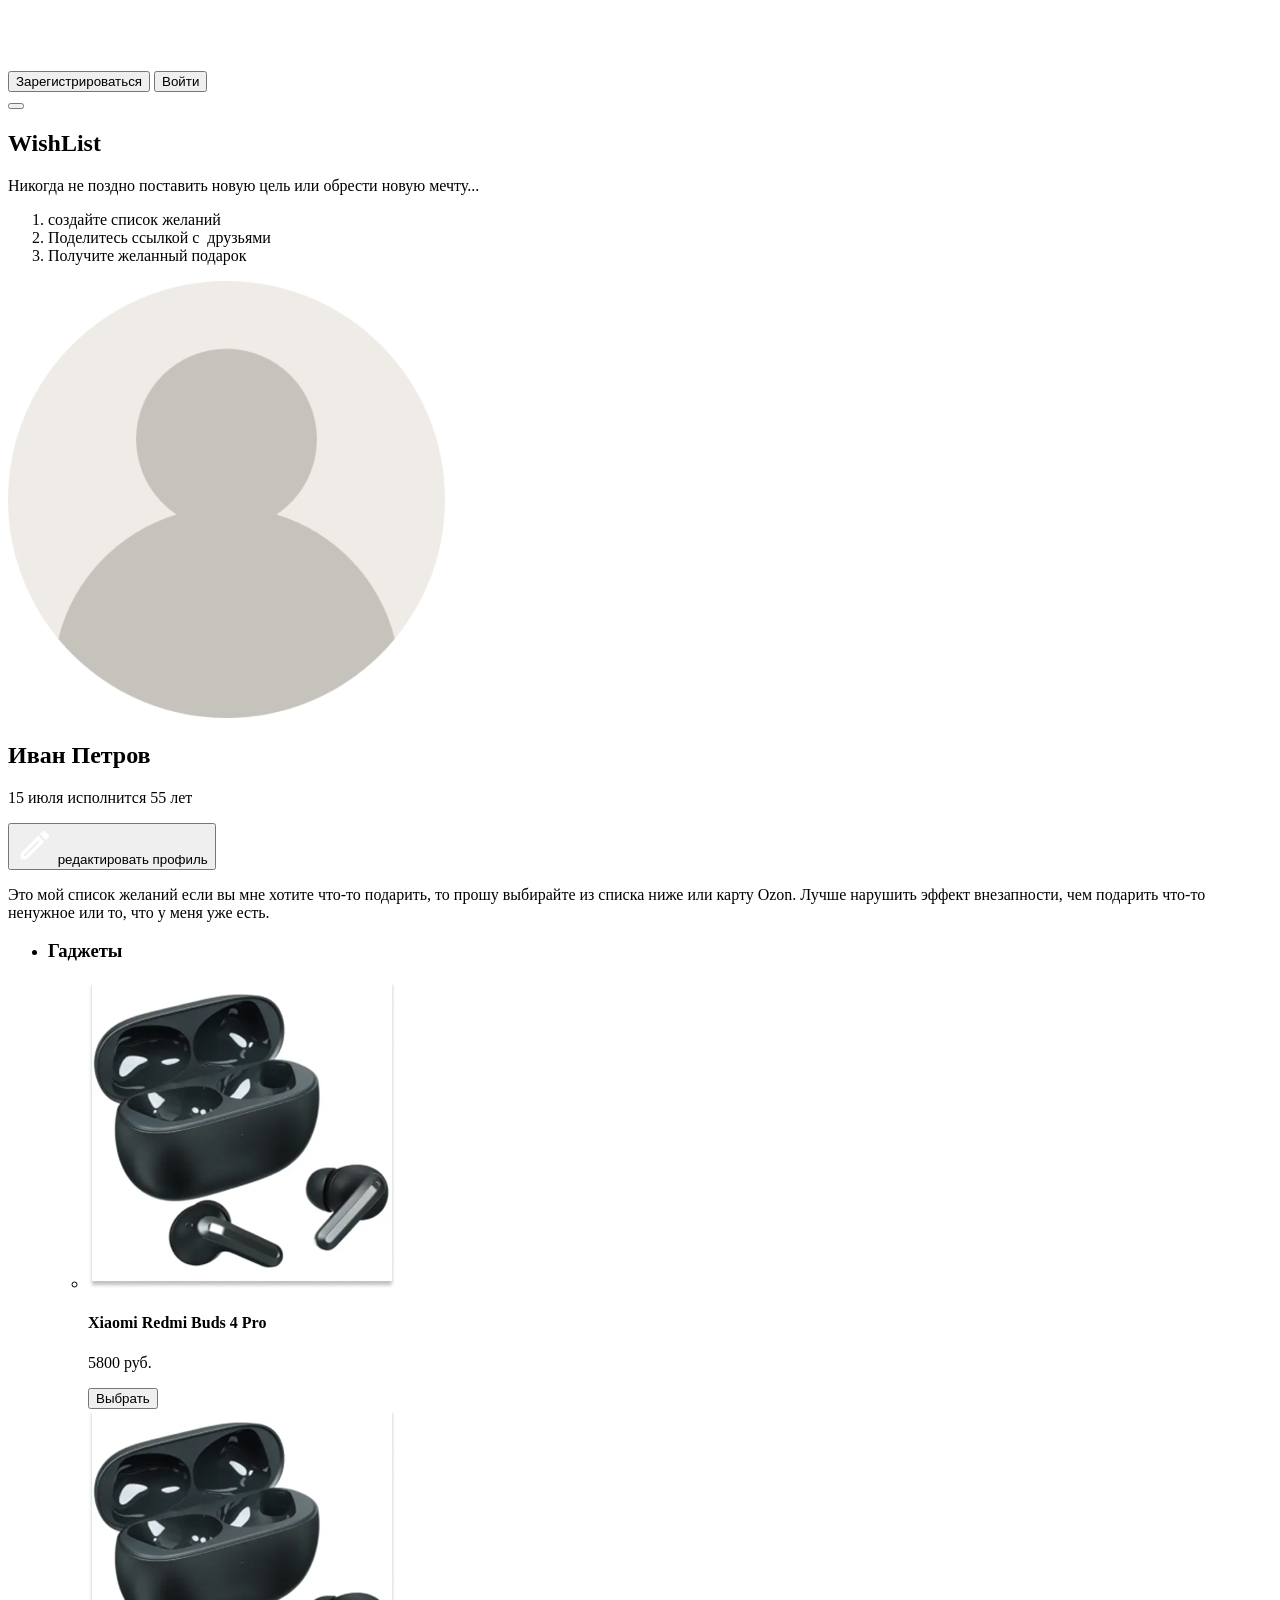
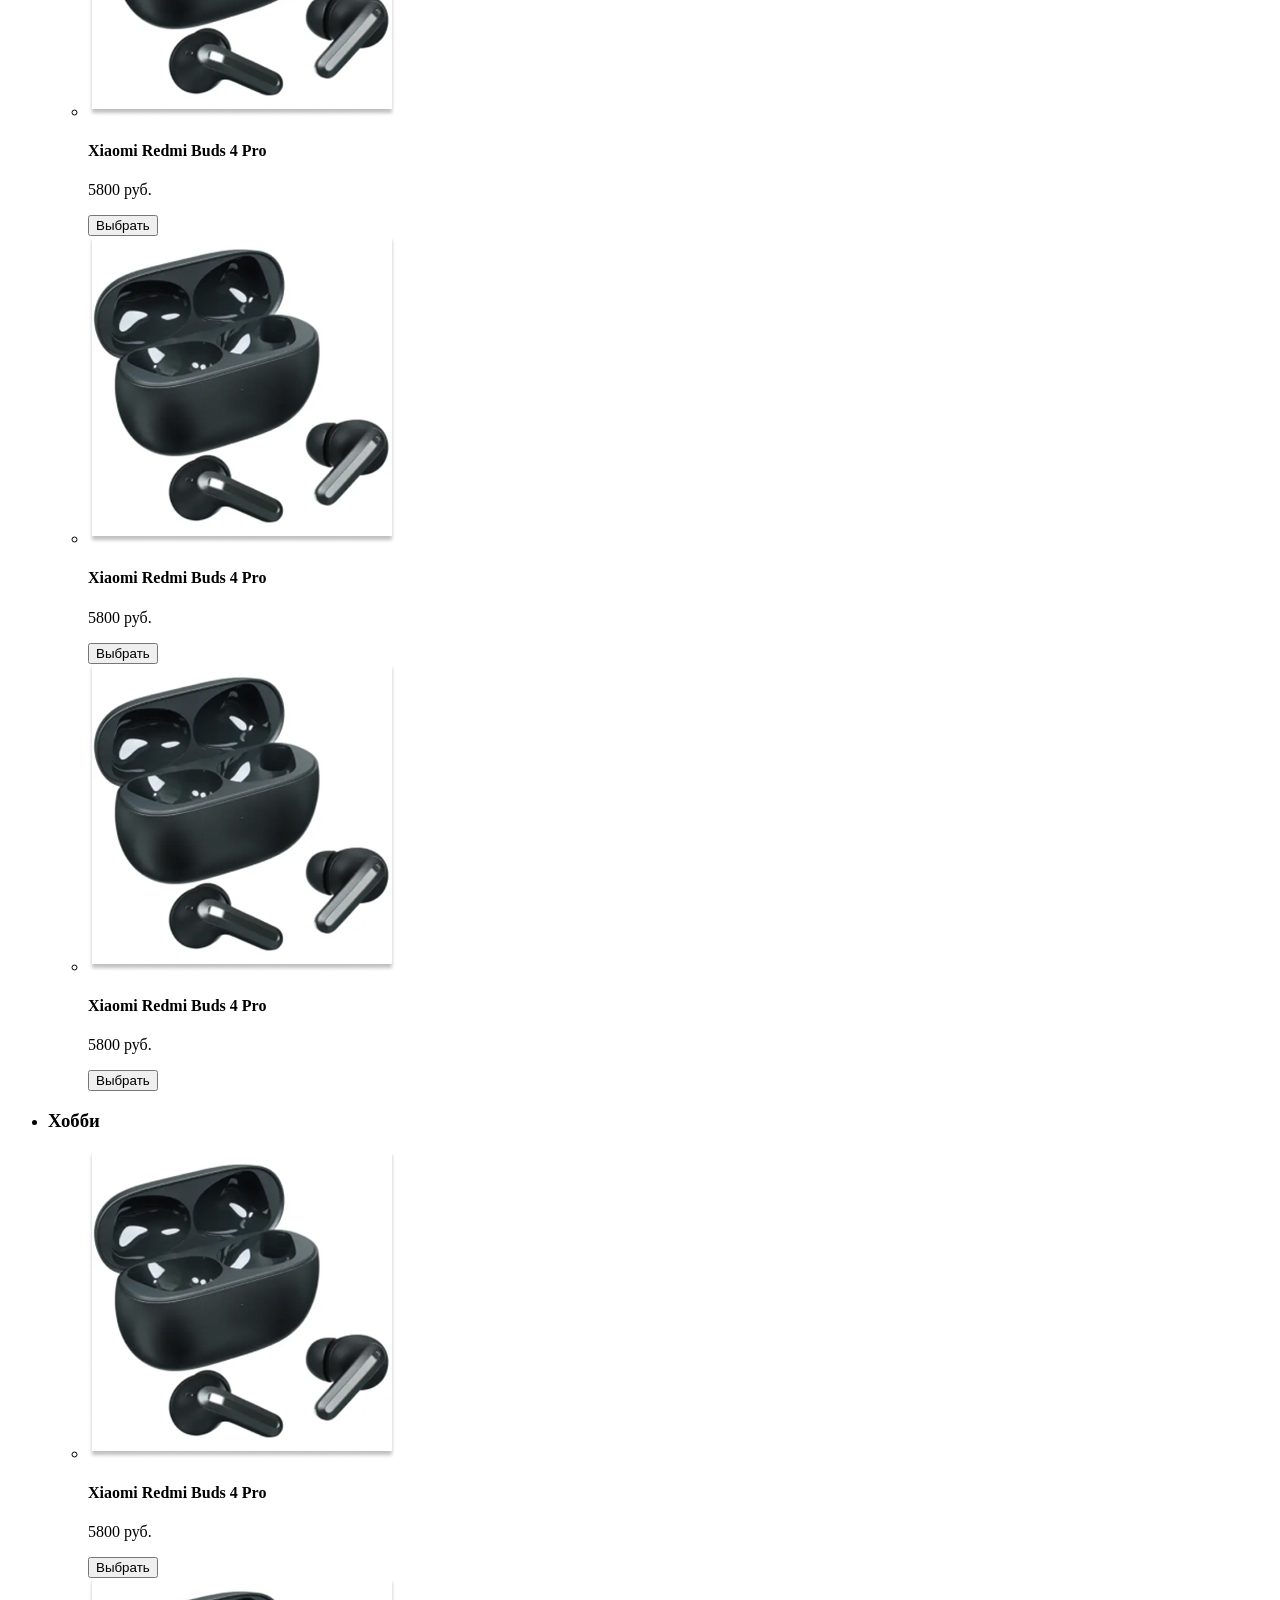
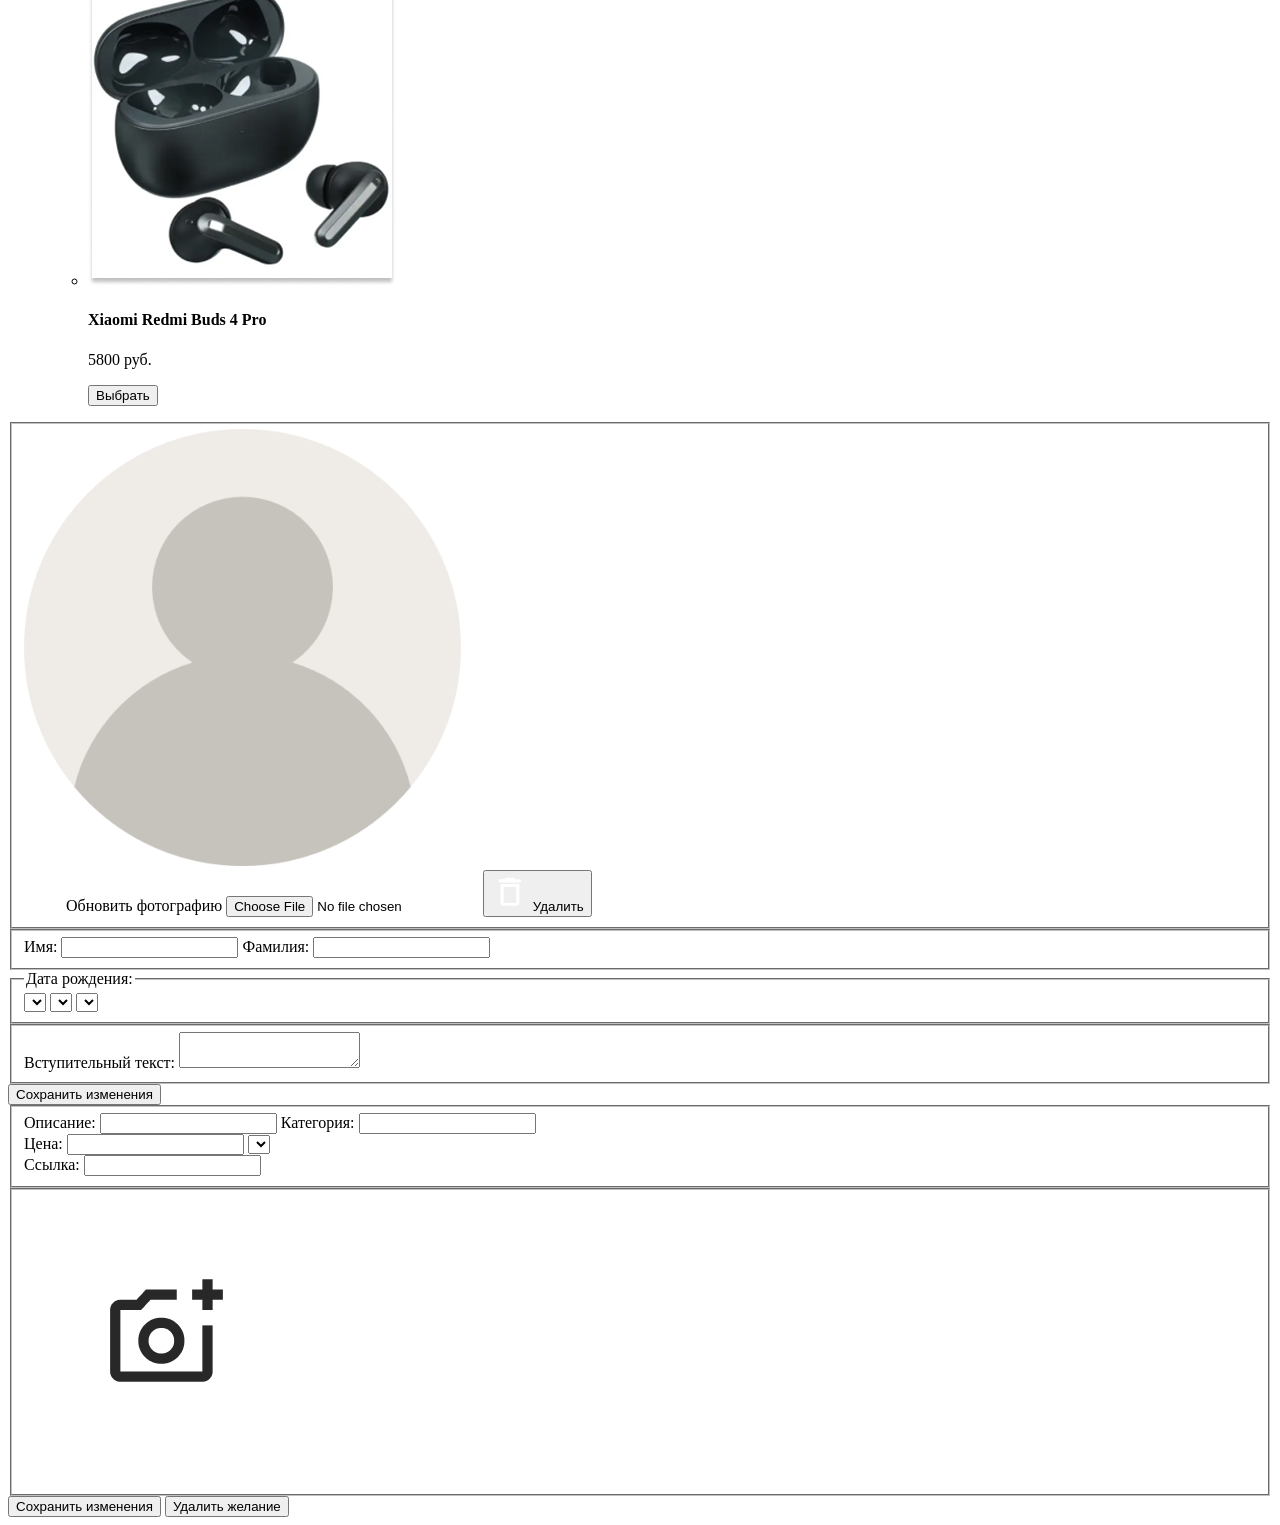
==== index.html @ 54eda1eb "первый день интенсива первое видео, разметка index.html" ====
<!DOCTYPE html>
<html lang="ru">
<head>
    <meta charset="UTF-8">
    <meta http-equiv="X-UA-Compatible" content="IE=edge">
    <meta name="viewport" content="width=device-width, initial-scale=1.0">
    <title>WishList - список желаний</title>
</head>
<body>
    <header class="header">
        <div class="container">
            <img src="img/logo.svg" alt="логотип" class="header__logo">
            <nav class="header__nav nav">
                <button class="header__btn btn">Зарегистрироваться</button>
                <button class="header__btn btn">Войти</button>
            </nav>

            <button class="header__burger burger">
                <span class="burger__line"></span>
            </button>
        </div>
    </header>

    <main class="app">
        <section class="hero">
            <div class="container">
                <h1 class="hero__title">WishList</h1>
                <p class="hero__descr">Никогда не&nbsp;поздно поставить новую цель или обрести новую мечту...</p>
                <ol class="hero__steps steps">
                    <li class="steps__item">создайте список желаний</li>
                    <li class="steps__item">Поделитесь ссылкой с&nbsp; друзьями</li>
                    <li class="steps__item">Получите желанный подарок</li>
                </ol>
            </div>
        </section>

        <section class="wishlist">
            <div class="container">
                <div class="wishlist__profile profile">
                    <img src="img/avatar.png" alt="фото" class="profile__avatar">

                    <div class="profile__content">
                        <h2 class="profile__fullname">Иван Петров</h2>
                        <p class="profile__birthday">15 июля исполнится 55 лет</p>
                        <button class="profile__edit">
                            <svg width="38" height="38" viewBox="0 0 38 38" fill="none" xmlns="http://www.w3.org/2000/svg">
                                <path d="M4.75 33.25H10.6875L28.1992 15.7384L22.2617 9.80086L4.75 27.3125V33.25ZM7.91667 28.6267L22.2617 14.2817L23.7183 15.7384L9.37333 30.0834H7.91667V28.6267ZM29.0858 5.20919C28.9394 5.06241 28.7654 4.94596 28.5738 4.86651C28.3823 4.78705 28.177 4.74615 27.9696 4.74615C27.7622 4.74615 27.5569 4.78705 27.3653 4.86651C27.1738 4.94596 26.9998 5.06241 26.8533 5.20919L23.9558 8.10669L29.8933 14.0442L32.7908 11.1467C32.9376 11.0002 33.0541 10.8262 33.1335 10.6347C33.213 10.4431 33.2539 10.2378 33.2539 10.0304C33.2539 9.82307 33.213 9.61774 33.1335 9.4262C33.0541 9.23466 32.9376 9.06067 32.7908 8.91419L29.0858 5.20919Z" fill="white"/>
                            </svg>
                            <span>редактировать профиль</span>
                        </button>

                    </div>

                </div>

                <p class="wishlist__descr">Это мой список желаний если вы&nbsp;мне хотите что-то подарить, то&nbsp;прошу выбирайте из&nbsp;списка ниже или карту Ozon. Лучше нарушить эффект внезапности, чем подарить что-то ненужное или&nbsp;то, что у&nbsp;меня уже есть.</p>
            </div>

            <ul class="wishlist__categories categories">
                <li class="categories__item">
                    <h3 class="categories__title">Гаджеты</h3>
                    <ul class="wishlist__items">
                        <li class="item">
                            <img src="img/buds.jpg" alt="Xiaomi Redmi Buds 4 Pro " class="item__image">
                            <h4 class="item__title">Xiaomi Redmi Buds 4 Pro </h4>
                            <p class="item__price">5800 руб.</p>
                            <button class="item__btn btn btn_castling">Выбрать</button>
                        </li>
                        <li class="item">
                            <img src="img/buds.jpg" alt="Xiaomi Redmi Buds 4 Pro " class="item__image">
                            <h4 class="item__title">Xiaomi Redmi Buds 4 Pro </h4>
                            <p class="item__price">5800 руб.</p>
                            <button class="item__btn btn btn_castling">Выбрать</button>
                        </li>
                        <li class="item">
                            <img src="img/buds.jpg" alt="Xiaomi Redmi Buds 4 Pro " class="item__image">
                            <h4 class="item__title">Xiaomi Redmi Buds 4 Pro </h4>
                            <p class="item__price">5800 руб.</p>
                            <button class="item__btn btn btn_castling">Выбрать</button>
                        </li>
                        <li class="item">
                            <img src="img/buds.jpg" alt="Xiaomi Redmi Buds 4 Pro " class="item__image">
                            <h4 class="item__title">Xiaomi Redmi Buds 4 Pro </h4>
                            <p class="item__price">5800 руб.</p>
                            <button class="item__btn btn btn_castling">Выбрать</button>
                        </li>
                    </ul>
                </li>
                <li class="categories__item">
                    <h3 class="categories__title">Хобби</h3>
                    <ul class="wishlist__items">
                        <li class="item">
                            <img src="img/buds.jpg" alt="Xiaomi Redmi Buds 4 Pro " class="item__image">
                            <h4 class="item__title">Xiaomi Redmi Buds 4 Pro </h4>
                            <p class="item__price">5800 руб.</p>
                            <button class="item__btn btn btn_castling">Выбрать</button>
                        </li>
                        <li class="item">
                            <img src="img/buds.jpg" alt="Xiaomi Redmi Buds 4 Pro " class="item__image">
                            <h4 class="item__title">Xiaomi Redmi Buds 4 Pro </h4>
                            <p class="item__price">5800 руб.</p>
                            <button class="item__btn btn btn_castling">Выбрать</button>
                        </li>
                    </ul>
                </li>
            </ul>
        </section>

        <section class="edit edit_profile">
            <div class="container">
                <form class="edit__form">
                    <fieldset class="edit__avatar">
                        <img src="img/avatar.png" alt="" class="edit__avatar-image">
                        <div class="edit__avatar-load">
                            <label for="avatar-load" class="edit__label-avatar">
                                <svg width="38" height="38" viewBox="0 0 38 38" fill="none" xmlns="http://www.w3.org/2000/svg">
                                    <path d="M4.75 33.25H10.6875L28.1992 15.7384L22.2617 9.80086L4.75 27.3125V33.25ZM7.91667 28.6267L22.2617 14.2817L23.7183 15.7384L9.37333 30.0834H7.91667V28.6267ZM29.0858 5.20919C28.9394 5.06241 28.7654 4.94596 28.5738 4.86651C28.3823 4.78705 28.177 4.74615 27.9696 4.74615C27.7622 4.74615 27.5569 4.78705 27.3653 4.86651C27.1738 4.94596 26.9998 5.06241 26.8533 5.20919L23.9558 8.10669L29.8933 14.0442L32.7908 11.1467C32.9376 11.0002 33.0541 10.8262 33.1335 10.6347C33.213 10.4431 33.2539 10.2378 33.2539 10.0304C33.2539 9.82307 33.213 9.61774 33.1335 9.4262C33.0541 9.23466 32.9376 9.06067 32.7908 8.91419L29.0858 5.20919Z" fill="white"/>
                                </svg>
                                Обновить фотографию
                            </label>
                            <input type="file" class="edit__input-file edit__input_avatar" accept="image/jpeg, image/png">
                            <button class="edit__avatar-delete">
                                <svg width="38" height="38" viewBox="0 0 38 38" fill="none" xmlns="http://www.w3.org/2000/svg">
                                    <path d="M9.48842 29.6389C9.48842 31.35 10.9027 32.75 12.6313 32.75H25.2027C26.9313 32.75 28.3456 31.35 28.3456 29.6389V10.9722H9.48842V29.6389ZM12.6313 14.0833H25.2027V29.6389H12.6313V14.0833ZM24.417 6.30556L22.8456 4.75H14.9884L13.417 6.30556H7.91699V9.41667H29.917V6.30556H24.417Z" fill="white"/>
                                </svg>
                                <span>Удалить</span>
                            </button>
                        </div>
                    </fieldset>

                    <fieldset class="edit__name">
                        <label class="edit__label">
                            <span class="edit__label-text">Имя:</span>
                            <input type="text" class="input" name="name">
                        </label>
                        <label class="edit__label">
                            <span class="edit__label-text">Фамилия:</span>
                            <input type="text" class="input" name="surname">
                        </label>
                    </fieldset>

                    <fieldset class="edit__birthdate">
                        <legend class="edit__label">Дата рождения:</legend>

                        <label class="edit__label">
                            <select type="text" class="edit__select" name="day"></select>
                        </label>
                        <label class="edit__label">
                            <select type="text" class="edit__select" name="month"></select>
                        </label>
                        <label class="edit__label">
                            <select type="text" class="edit__select" name="year"></select>
                        </label>
                        
                    </fieldset>

                    <fieldset class="edit__descr">
                        <label class="edit__label" for="descr">Вступительный текст:</label>
                        <textarea class="edit__descr-input" name="descr"></textarea>
                    </fieldset>

                    <button class="edit__submit-btn">Сохранить изменения</button>
                </form>
            </div>
        </section>

        <section class="edit edit_wish">
            <div class="container">
                <form class="edit__form">
                    <fieldset class="edit__wish">
                        <label class="edit__label">
                            <span class="edit__label-text">Описание:</span>
                            <input type="text" class="input" name="title">
                        </label>
                        <label class="edit__label">
                            <span class="edit__label-text">Категория:</span>
                            <input type="text" class="input" name="category">
                        </label>
        
                       <div class="edit__wish-price">
                            <label class="edit__label">
                                <span class="edit__label-text">Цена:</span>
                                <input type="text" class="input" name="price">
                            </label>
                            <label class="edit__label-select">
                                <select name="currency" class="edit__select edit__select_currency"></select>
                            </label>
                       </div>

                        <label class="edit__label">
                            <span class="edit__label-text">Ссылка:</span>
                            <input type="text" class="input" name="link">
                        </label>
                    </fieldset>

                    <fieldset class="edit__wish-photo">
                        <label class="edit__label-photo">
                            <img src="img/no-photo.jpg" alt="" class="edit__wish-image">
                        </label>
                    </fieldset>

                    <button class="edit__submit-btn btn">Сохранить изменения</button>
                    <button class="edit__delete-btn btn">Удалить желание</button>
                </form>
            </div>
        </section>

    </main>
</body>
</html>
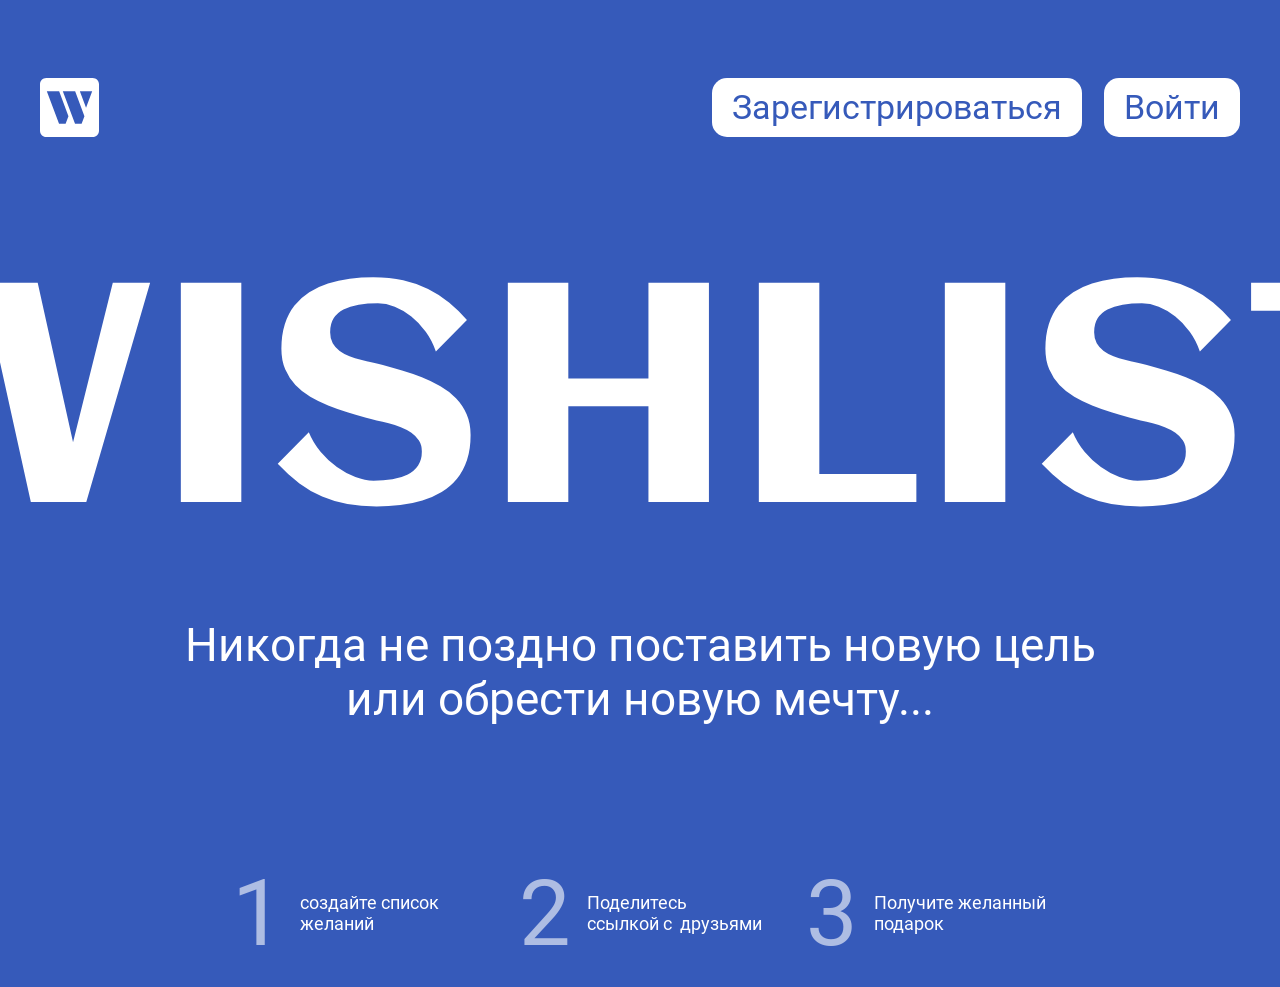
==== commit ee321ca0: "+шрифты, style" ====
--- a/index.html
+++ b/index.html
@@ -5,14 +5,16 @@
     <meta http-equiv="X-UA-Compatible" content="IE=edge">
     <meta name="viewport" content="width=device-width, initial-scale=1.0">
     <title>WishList - список желаний</title>
+
+    <link rel="stylesheet" href="style/index.css">
 </head>
-<body>
+<body class="body">
     <header class="header">
-        <div class="container">
+        <div class="container header__container">
             <img src="img/logo.svg" alt="логотип" class="header__logo">
             <nav class="header__nav nav">
-                <button class="header__btn btn">Зарегистрироваться</button>
-                <button class="header__btn btn">Войти</button>
+                <button class="nav__btn btn">Зарегистрироваться</button>
+                <button class="nav__btn btn">Войти</button>
             </nav>
 
             <button class="header__burger burger">
@@ -23,7 +25,7 @@
 
     <main class="app">
         <section class="hero">
-            <div class="container">
+            <div class="container hero__container">
                 <h1 class="hero__title">WishList</h1>
                 <p class="hero__descr">Никогда не&nbsp;поздно поставить новую цель или обрести новую мечту...</p>
                 <ol class="hero__steps steps">
--- a/style/index.css
+++ b/style/index.css
@@ -0,0 +1,8 @@
+@import 'normalize.css';
+@import 'fonts.css';
+@import 'style.css';
+@import 'header.css';
+@import 'nav.css';
+@import 'burger.css';
+@import 'hero.css';
+@import 'steps.css';
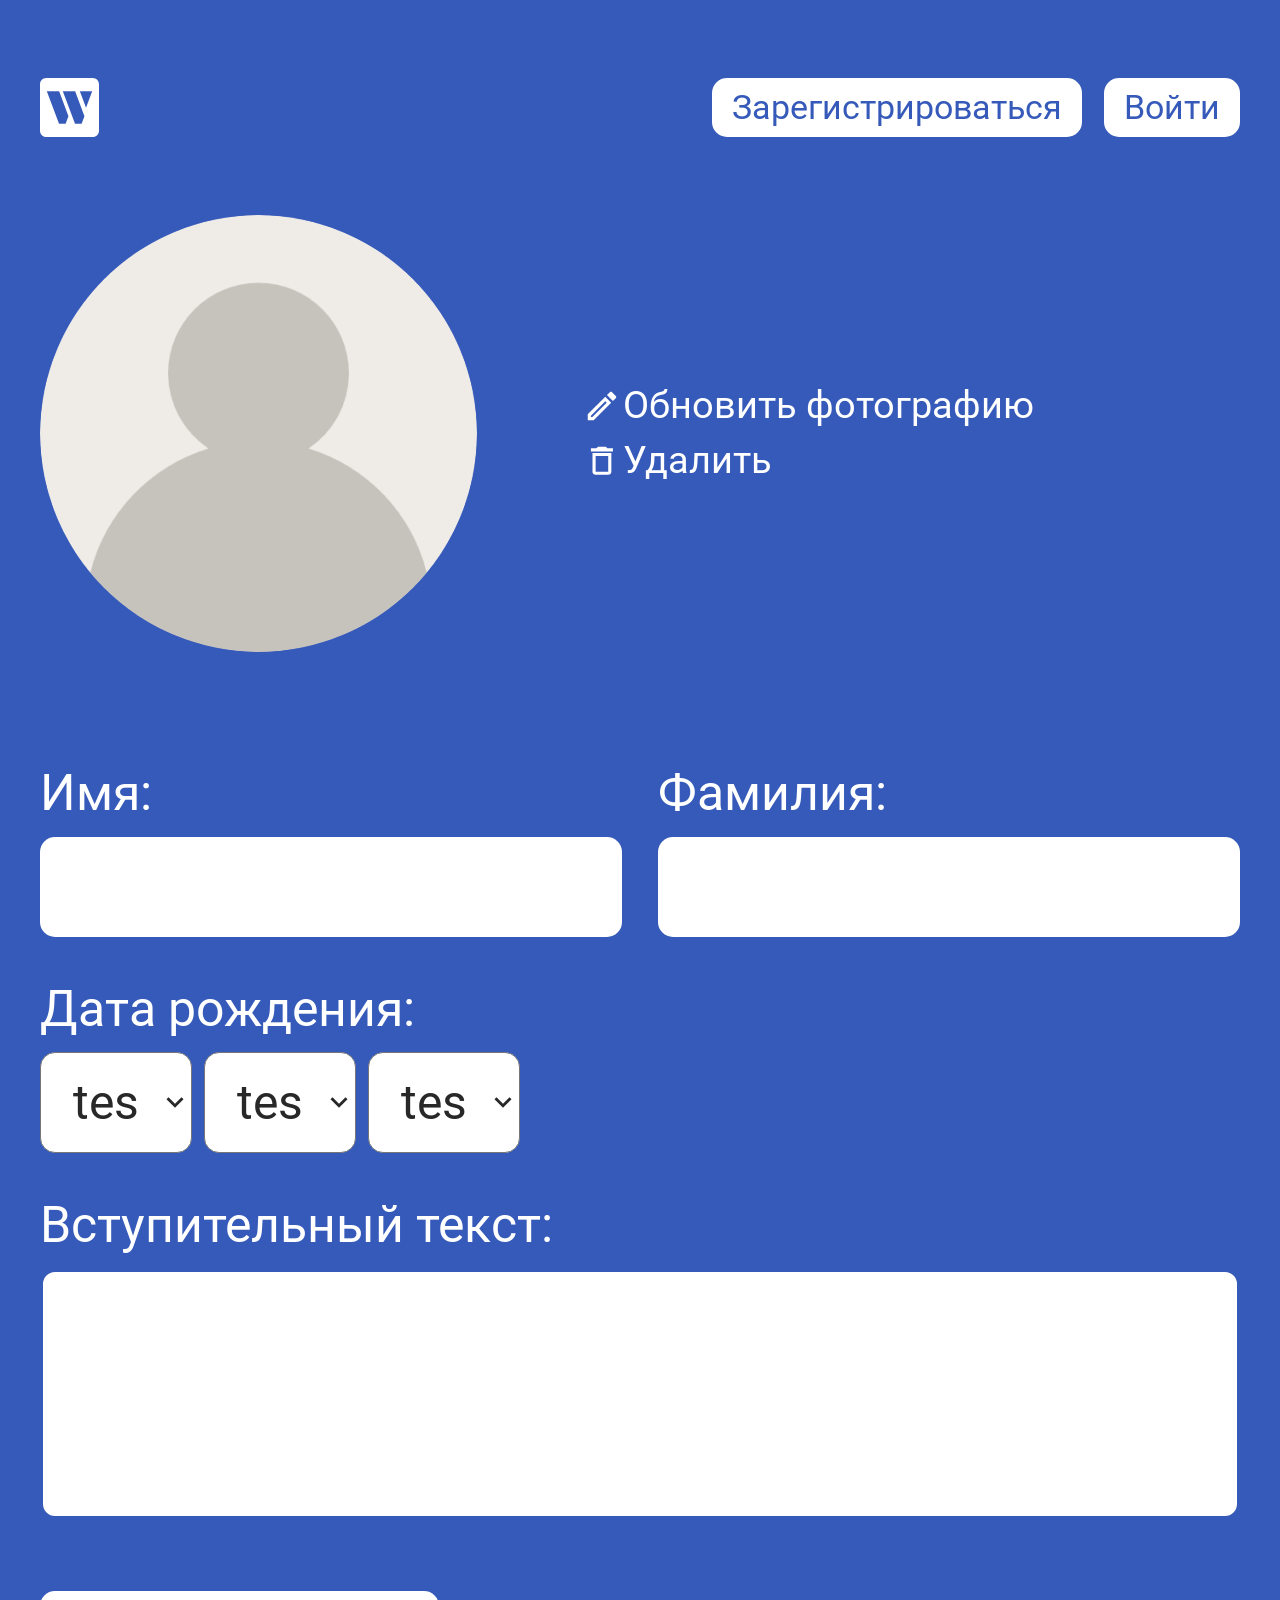
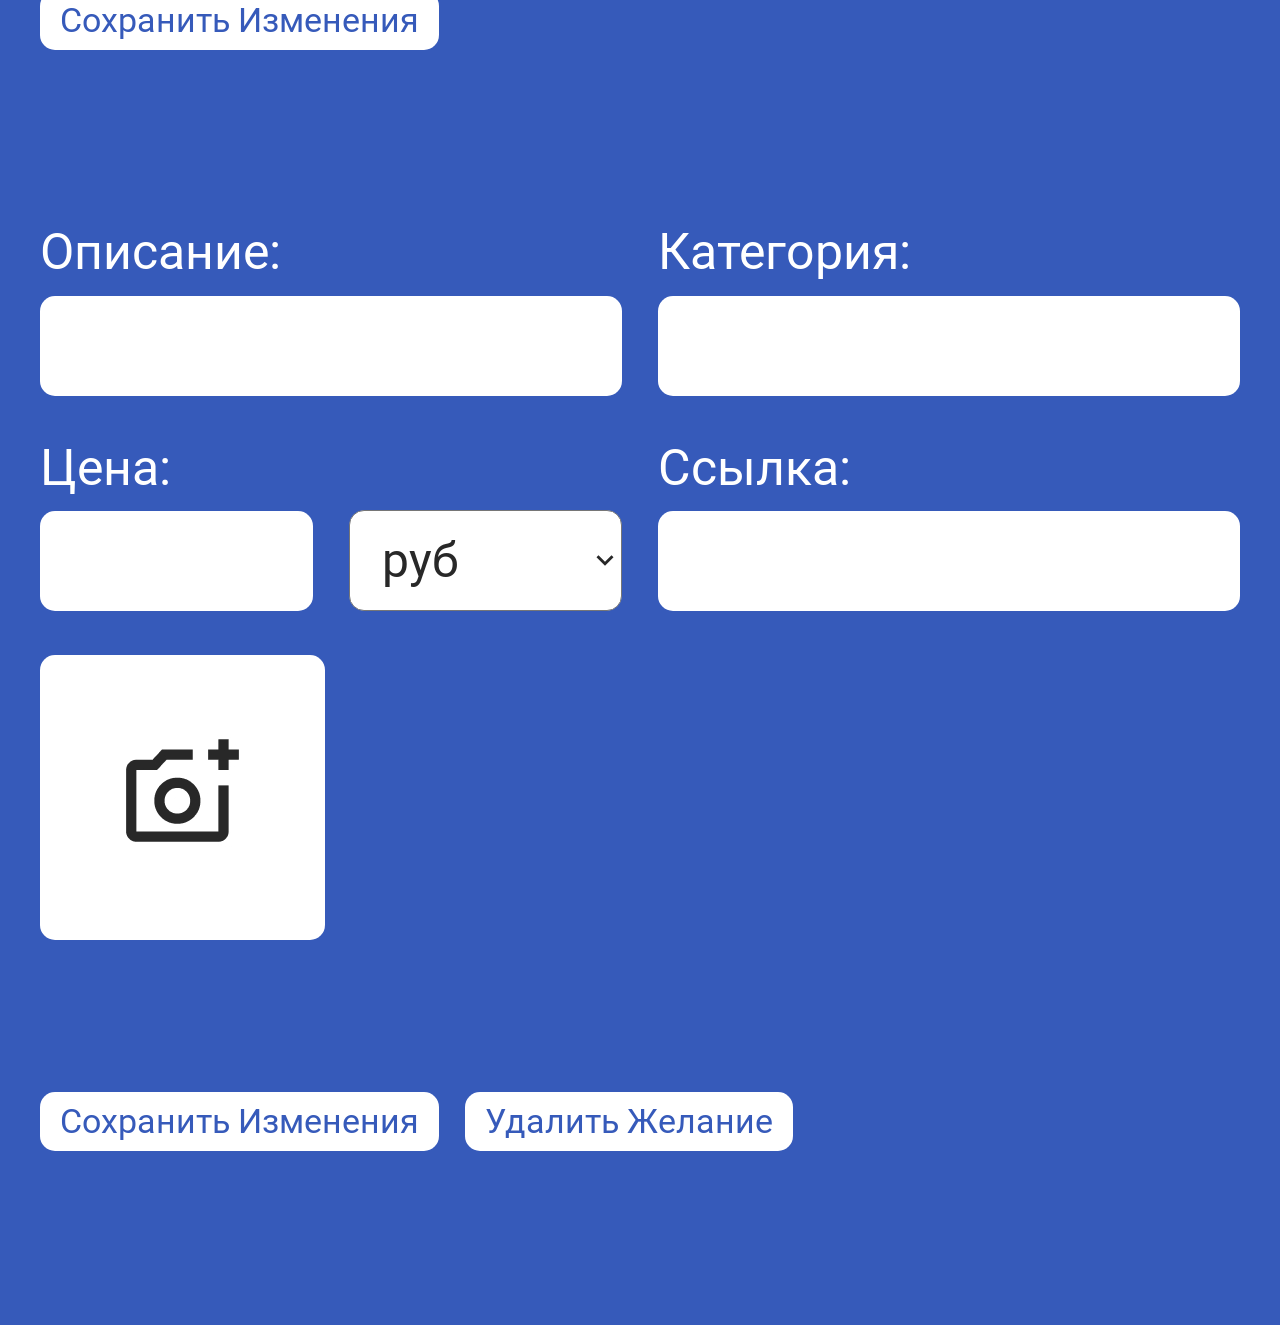
==== commit ae902728: "style" ====
--- a/index.html
+++ b/index.html
@@ -50,62 +50,62 @@
                             </svg>
                             <span>редактировать профиль</span>
                         </button>
-
                     </div>
-
                 </div>
 
                 <p class="wishlist__descr">Это мой список желаний если вы&nbsp;мне хотите что-то подарить, то&nbsp;прошу выбирайте из&nbsp;списка ниже или карту Ozon. Лучше нарушить эффект внезапности, чем подарить что-то ненужное или&nbsp;то, что у&nbsp;меня уже есть.</p>
-            </div>
-
-            <ul class="wishlist__categories categories">
-                <li class="categories__item">
-                    <h3 class="categories__title">Гаджеты</h3>
-                    <ul class="wishlist__items">
-                        <li class="item">
-                            <img src="img/buds.jpg" alt="Xiaomi Redmi Buds 4 Pro " class="item__image">
-                            <h4 class="item__title">Xiaomi Redmi Buds 4 Pro </h4>
-                            <p class="item__price">5800 руб.</p>
-                            <button class="item__btn btn btn_castling">Выбрать</button>
-                        </li>
-                        <li class="item">
-                            <img src="img/buds.jpg" alt="Xiaomi Redmi Buds 4 Pro " class="item__image">
-                            <h4 class="item__title">Xiaomi Redmi Buds 4 Pro </h4>
-                            <p class="item__price">5800 руб.</p>
-                            <button class="item__btn btn btn_castling">Выбрать</button>
-                        </li>
-                        <li class="item">
-                            <img src="img/buds.jpg" alt="Xiaomi Redmi Buds 4 Pro " class="item__image">
-                            <h4 class="item__title">Xiaomi Redmi Buds 4 Pro </h4>
-                            <p class="item__price">5800 руб.</p>
-                            <button class="item__btn btn btn_castling">Выбрать</button>
-                        </li>
-                        <li class="item">
-                            <img src="img/buds.jpg" alt="Xiaomi Redmi Buds 4 Pro " class="item__image">
-                            <h4 class="item__title">Xiaomi Redmi Buds 4 Pro </h4>
-                            <p class="item__price">5800 руб.</p>
-                            <button class="item__btn btn btn_castling">Выбрать</button>
-                        </li>
-                    </ul>
-                </li>
-                <li class="categories__item">
-                    <h3 class="categories__title">Хобби</h3>
-                    <ul class="wishlist__items">
-                        <li class="item">
-                            <img src="img/buds.jpg" alt="Xiaomi Redmi Buds 4 Pro " class="item__image">
-                            <h4 class="item__title">Xiaomi Redmi Buds 4 Pro </h4>
-                            <p class="item__price">5800 руб.</p>
-                            <button class="item__btn btn btn_castling">Выбрать</button>
-                        </li>
-                        <li class="item">
-                            <img src="img/buds.jpg" alt="Xiaomi Redmi Buds 4 Pro " class="item__image">
-                            <h4 class="item__title">Xiaomi Redmi Buds 4 Pro </h4>
-                            <p class="item__price">5800 руб.</p>
-                            <button class="item__btn btn btn_castling">Выбрать</button>
-                        </li>
-                    </ul>
-                </li>
-            </ul>
+                
+                <ul class="wishlist__categories categories">
+                    <li class="categories__item">
+                        <h3 class="categories__title">Гаджеты</h3>
+                        <ul class="wishlist__items">
+                            <li class="item">
+                                <img src="img/buds.jpg" alt="Xiaomi Redmi Buds 4 Pro " class="item__image">
+                                <h4 class="item__title">Xiaomi Redmi Buds 4 Pro </h4>
+                                <p class="item__price">5800 руб.</p>
+                                <button class="item__btn btn btn_castling">Выбрать</button>
+                            </li>
+                            <li class="item">
+                                <img src="img/buds.jpg" alt="Xiaomi Redmi Buds 4 Pro " class="item__image">
+                                <h4 class="item__title">Xiaomi Redmi Buds 4 Pro </h4>
+                                <p class="item__price">5800 руб.</p>
+                                <button class="item__btn btn btn_castling">Выбрать</button>
+                            </li>
+                            <li class="item">
+                                <img src="img/buds.jpg" alt="Xiaomi Redmi Buds 4 Pro " class="item__image">
+                                <h4 class="item__title">Xiaomi Redmi Buds 4 Pro </h4>
+                                <p class="item__price">5800 руб.</p>
+                                <button class="item__btn btn btn_castling">Выбрать</button>
+                            </li>
+                            <li class="item">
+                                <img src="img/buds.jpg" alt="Xiaomi Redmi Buds 4 Pro " class="item__image">
+                                <h4 class="item__title">Xiaomi Redmi Buds 4 Pro </h4>
+                                <p class="item__price">5800 руб.</p>
+                                <button class="item__btn btn btn_castling">Выбрать</button>
+                            </li>
+                        </ul>
+                    </li>
+                    <li class="categories__item">
+                        <h3 class="categories__title">Хобби</h3>
+                        <ul class="wishlist__items">
+                            <li class="item">
+                                <img src="img/buds.jpg" alt="Xiaomi Redmi Buds 4 Pro " class="item__image">
+                                <h4 class="item__title">Xiaomi Redmi Buds 4 Pro </h4>
+                                <p class="item__price">5800 руб.</p>
+                                <button class="item__btn btn btn_castling">Выбрать</button>
+                            </li>
+                            <li class="item">
+                                <img src="img/buds.jpg" alt="Xiaomi Redmi Buds 4 Pro " class="item__image">
+                                <h4 class="item__title">Xiaomi Redmi Buds 4 Pro </h4>
+                                <p class="item__price">5800 руб.</p>
+                                <button class="item__btn btn btn_castling">Выбрать</button>
+                            </li>
+                        </ul>
+                    </li>
+                </ul>
+            </div>
+
+            
         </section>
 
         <section class="edit edit_profile">
@@ -133,35 +133,44 @@
                     <fieldset class="edit__name">
                         <label class="edit__label">
                             <span class="edit__label-text">Имя:</span>
-                            <input type="text" class="input" name="name">
+                            <input type="text" class="edit__input" name="name">
                         </label>
                         <label class="edit__label">
                             <span class="edit__label-text">Фамилия:</span>
-                            <input type="text" class="input" name="surname">
+                            <input type="text" class="edit__input" name="surname">
                         </label>
                     </fieldset>
 
                     <fieldset class="edit__birthdate">
-                        <legend class="edit__label">Дата рождения:</legend>
-
-                        <label class="edit__label">
-                            <select type="text" class="edit__select" name="day"></select>
-                        </label>
-                        <label class="edit__label">
-                            <select type="text" class="edit__select" name="month"></select>
-                        </label>
-                        <label class="edit__label">
-                            <select type="text" class="edit__select" name="year"></select>
+                        <legend class="edit__label-text">Дата рождения:</legend>
+
+                        <label class="edit__label edit__label_select">
+                            <select type="text" class="edit__select" name="day">
+                                <option value="1">tes</option>
+                                <option value="2">te2</option>
+                            </select>
+                        </label>
+                        <label class="edit__label edit__label_select">
+                            <select type="text" class="edit__select" name="month">
+                                <option value="1">tes</option>
+                                <option value="2">te2</option>
+                            </select>
+                        </label>
+                        <label class="edit__label edit__label_select">
+                            <select type="text" class="edit__select" name="year">
+                                <option value="1">tes</option>
+                                <option value="2">te2</option>
+                            </select>
                         </label>
                         
                     </fieldset>
 
                     <fieldset class="edit__descr">
-                        <label class="edit__label" for="descr">Вступительный текст:</label>
+                        <label class="edit__label-text" for="descr">Вступительный текст:</label>
                         <textarea class="edit__descr-input" name="descr"></textarea>
                     </fieldset>
 
-                    <button class="edit__submit-btn">Сохранить изменения</button>
+                    <button class="edit__submit-btn btn">Сохранить изменения</button>
                 </form>
             </div>
         </section>
@@ -172,33 +181,43 @@
                     <fieldset class="edit__wish">
                         <label class="edit__label">
                             <span class="edit__label-text">Описание:</span>
-                            <input type="text" class="input" name="title">
+                            <input type="text" class="edit__input" name="title">
                         </label>
                         <label class="edit__label">
                             <span class="edit__label-text">Категория:</span>
-                            <input type="text" class="input" name="category">
+                            <input type="text" class="edit__input" name="category">
                         </label>
         
-                       <div class="edit__wish-price">
-                            <label class="edit__label">
+                       <div class="edit__label edit__wish-price">
+                            <label class="edit__label_price">
                                 <span class="edit__label-text">Цена:</span>
-                                <input type="text" class="input" name="price">
+                                <input type="text" class="edit__input" name="price">
                             </label>
-                            <label class="edit__label-select">
-                                <select name="currency" class="edit__select edit__select_currency"></select>
+                            <label class="edit__label_select edit__label_price">
+                                <select name="currency" class="edit__select edit__select_currency">
+                                    <option value="rub">руб</option>
+                                </select>
                             </label>
                        </div>
 
                         <label class="edit__label">
                             <span class="edit__label-text">Ссылка:</span>
-                            <input type="text" class="input" name="link">
+                            <input type="text" class="edit__input" name="link">
                         </label>
                     </fieldset>
 
                     <fieldset class="edit__wish-photo">
                         <label class="edit__label-photo">
                             <img src="img/no-photo.jpg" alt="" class="edit__wish-image">
-                        </label>
+                            <input type="file" class="edit__input-file edit__input-file_wish" accept="image/jpeg, image/png">
+                        </label>
+                        <button class="edit__wish-delete">
+                            <svg width="50" height="50" viewBox="0 0 50 50" fill="none" xmlns="http://www.w3.org/2000/svg">
+                                <path d="M20.8961 18.6875C20.5999 18.4115 20.2081 18.2612 19.8033 18.2684C19.3985 18.2755 19.0123 18.4395 18.726 18.7258C18.4398 19.0121 18.2758 19.3983 18.2686 19.8031C18.2615 20.2079 18.4117 20.5996 18.6877 20.8958L22.7919 25L18.6877 29.1042C18.5342 29.2472 18.4111 29.4197 18.3257 29.6114C18.2403 29.803 18.1944 30.0099 18.1907 30.2197C18.187 30.4295 18.2256 30.6379 18.3042 30.8325C18.3827 31.027 18.4997 31.2038 18.6481 31.3522C18.7964 31.5005 18.9732 31.6175 19.1677 31.6961C19.3623 31.7747 19.5707 31.8133 19.7805 31.8096C19.9903 31.8059 20.1972 31.7599 20.3889 31.6745C20.5805 31.5891 20.753 31.466 20.8961 31.3125L25.0002 27.2083L29.1044 31.3125C29.4006 31.5885 29.7924 31.7388 30.1972 31.7316C30.602 31.7245 30.9882 31.5605 31.2745 31.2742C31.5607 30.9879 31.7247 30.6017 31.7319 30.1969C31.739 29.7921 31.5887 29.4004 31.3127 29.1042L27.2086 25L31.3127 20.8958C31.4663 20.7528 31.5894 20.5803 31.6748 20.3886C31.7602 20.197 31.8061 19.99 31.8098 19.7802C31.8135 19.5705 31.7749 19.3621 31.6963 19.1675C31.6177 18.9729 31.5008 18.7962 31.3524 18.6478C31.204 18.4995 31.0273 18.3825 30.8327 18.3039C30.6382 18.2253 30.4298 18.1867 30.22 18.1904C30.0102 18.1941 29.8033 18.2401 29.6116 18.3255C29.42 18.4109 29.2475 18.534 29.1044 18.6875L25.0002 22.7917L20.8961 18.6875Z" fill="#365ABA"/>
+                                <path fill-rule="evenodd" clip-rule="evenodd" d="M25.1191 2.60419H24.8816C20.0712 2.60419 16.3024 2.60419 13.3607 3.00002C10.3524 3.40419 7.97741 4.25002 6.11283 6.11252C4.24824 7.9771 3.40449 10.3521 3.00033 13.3625C2.60449 16.3021 2.60449 20.0709 2.60449 24.8813V25.1188C2.60449 29.9292 2.60449 33.6979 3.00033 36.6396C3.40449 39.6479 4.25033 42.0229 6.11283 43.8875C7.97741 45.7521 10.3524 46.5959 13.3628 47C16.3024 47.3959 20.0712 47.3959 24.8816 47.3959H25.1191C29.9295 47.3959 33.6982 47.3959 36.6399 47C39.6482 46.5959 42.0232 45.75 43.8878 43.8875C45.7524 42.0229 46.5962 39.6479 47.0003 36.6375C47.3962 33.6979 47.3962 29.9292 47.3962 25.1188V24.8813C47.3962 20.0709 47.3962 16.3021 47.0003 13.3604C46.5962 10.3521 45.7503 7.9771 43.8878 6.11252C42.0232 4.24794 39.6482 3.40419 36.6378 3.00002C33.6982 2.60419 29.9295 2.60419 25.1191 2.60419ZM8.32324 8.32294C9.51074 7.13544 11.1149 6.45419 13.7795 6.09585C16.4878 5.73335 20.0462 5.72919 25.0003 5.72919C29.9545 5.72919 33.5128 5.73335 36.2212 6.09585C38.8857 6.45419 40.492 7.13752 41.6795 8.32294C42.8649 9.51044 43.5462 11.1146 43.9045 13.7792C44.267 16.4875 44.2712 20.0459 44.2712 25C44.2712 29.9542 44.267 33.5125 43.9045 36.2209C43.5462 38.8854 42.8628 40.4917 41.6774 41.6792C40.4899 42.8646 38.8857 43.5459 36.2212 43.9042C33.5128 44.2667 29.9545 44.2709 25.0003 44.2709C20.0462 44.2709 16.4878 44.2667 13.7795 43.9042C11.1149 43.5459 9.50866 42.8625 8.32116 41.6771C7.13574 40.4896 6.45449 38.8854 6.09616 36.2209C5.73366 33.5125 5.72949 29.9542 5.72949 25C5.72949 20.0459 5.73366 16.4875 6.09616 13.7792C6.45449 11.1146 7.13783 9.51044 8.32324 8.32294Z" fill="#365ABA"/>
+                            </svg>
+                                
+                        </button>
                     </fieldset>
 
                     <button class="edit__submit-btn btn">Сохранить изменения</button>
--- a/style/index.css
+++ b/style/index.css
@@ -5,4 +5,9 @@
 @import 'nav.css';
 @import 'burger.css';
 @import 'hero.css';
-@import 'steps.css';+@import 'steps.css';
+@import 'wishlist.css';
+@import 'profile.css';
+@import 'categories.css';
+@import 'item.css';
+@import 'edit.css';
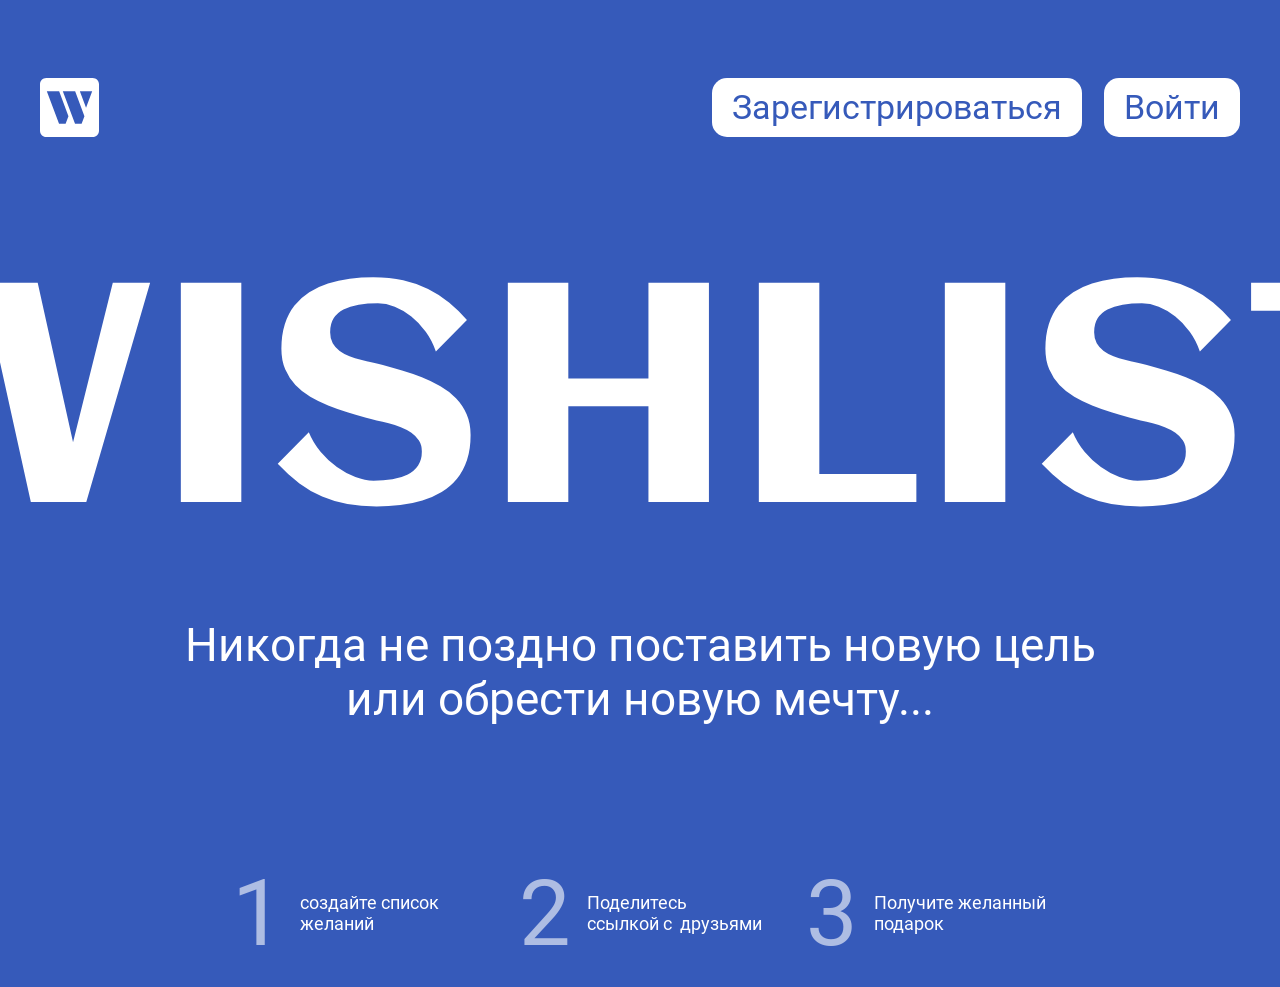
==== commit 4b476bbe: "js" ====
--- a/index.html
+++ b/index.html
@@ -7,225 +7,23 @@
     <title>WishList - список желаний</title>
 
     <link rel="stylesheet" href="style/index.css">
+
+    <script src="scripts/index.js" type="module"></script>
 </head>
 <body class="body">
     <header class="header">
         <div class="container header__container">
-            <img src="img/logo.svg" alt="логотип" class="header__logo">
+            <a href="/">
+                <img src="img/logo.svg" alt="логотип" class="header__logo">
+            </a>
             <nav class="header__nav nav">
-                <button class="nav__btn btn">Зарегистрироваться</button>
-                <button class="nav__btn btn">Войти</button>
+                
             </nav>
-
-            <button class="header__burger burger">
-                <span class="burger__line"></span>
-            </button>
         </div>
     </header>
 
     <main class="app">
-        <section class="hero">
-            <div class="container hero__container">
-                <h1 class="hero__title">WishList</h1>
-                <p class="hero__descr">Никогда не&nbsp;поздно поставить новую цель или обрести новую мечту...</p>
-                <ol class="hero__steps steps">
-                    <li class="steps__item">создайте список желаний</li>
-                    <li class="steps__item">Поделитесь ссылкой с&nbsp; друзьями</li>
-                    <li class="steps__item">Получите желанный подарок</li>
-                </ol>
-            </div>
-        </section>
-
-        <section class="wishlist">
-            <div class="container">
-                <div class="wishlist__profile profile">
-                    <img src="img/avatar.png" alt="фото" class="profile__avatar">
-
-                    <div class="profile__content">
-                        <h2 class="profile__fullname">Иван Петров</h2>
-                        <p class="profile__birthday">15 июля исполнится 55 лет</p>
-                        <button class="profile__edit">
-                            <svg width="38" height="38" viewBox="0 0 38 38" fill="none" xmlns="http://www.w3.org/2000/svg">
-                                <path d="M4.75 33.25H10.6875L28.1992 15.7384L22.2617 9.80086L4.75 27.3125V33.25ZM7.91667 28.6267L22.2617 14.2817L23.7183 15.7384L9.37333 30.0834H7.91667V28.6267ZM29.0858 5.20919C28.9394 5.06241 28.7654 4.94596 28.5738 4.86651C28.3823 4.78705 28.177 4.74615 27.9696 4.74615C27.7622 4.74615 27.5569 4.78705 27.3653 4.86651C27.1738 4.94596 26.9998 5.06241 26.8533 5.20919L23.9558 8.10669L29.8933 14.0442L32.7908 11.1467C32.9376 11.0002 33.0541 10.8262 33.1335 10.6347C33.213 10.4431 33.2539 10.2378 33.2539 10.0304C33.2539 9.82307 33.213 9.61774 33.1335 9.4262C33.0541 9.23466 32.9376 9.06067 32.7908 8.91419L29.0858 5.20919Z" fill="white"/>
-                            </svg>
-                            <span>редактировать профиль</span>
-                        </button>
-                    </div>
-                </div>
-
-                <p class="wishlist__descr">Это мой список желаний если вы&nbsp;мне хотите что-то подарить, то&nbsp;прошу выбирайте из&nbsp;списка ниже или карту Ozon. Лучше нарушить эффект внезапности, чем подарить что-то ненужное или&nbsp;то, что у&nbsp;меня уже есть.</p>
-                
-                <ul class="wishlist__categories categories">
-                    <li class="categories__item">
-                        <h3 class="categories__title">Гаджеты</h3>
-                        <ul class="wishlist__items">
-                            <li class="item">
-                                <img src="img/buds.jpg" alt="Xiaomi Redmi Buds 4 Pro " class="item__image">
-                                <h4 class="item__title">Xiaomi Redmi Buds 4 Pro </h4>
-                                <p class="item__price">5800 руб.</p>
-                                <button class="item__btn btn btn_castling">Выбрать</button>
-                            </li>
-                            <li class="item">
-                                <img src="img/buds.jpg" alt="Xiaomi Redmi Buds 4 Pro " class="item__image">
-                                <h4 class="item__title">Xiaomi Redmi Buds 4 Pro </h4>
-                                <p class="item__price">5800 руб.</p>
-                                <button class="item__btn btn btn_castling">Выбрать</button>
-                            </li>
-                            <li class="item">
-                                <img src="img/buds.jpg" alt="Xiaomi Redmi Buds 4 Pro " class="item__image">
-                                <h4 class="item__title">Xiaomi Redmi Buds 4 Pro </h4>
-                                <p class="item__price">5800 руб.</p>
-                                <button class="item__btn btn btn_castling">Выбрать</button>
-                            </li>
-                            <li class="item">
-                                <img src="img/buds.jpg" alt="Xiaomi Redmi Buds 4 Pro " class="item__image">
-                                <h4 class="item__title">Xiaomi Redmi Buds 4 Pro </h4>
-                                <p class="item__price">5800 руб.</p>
-                                <button class="item__btn btn btn_castling">Выбрать</button>
-                            </li>
-                        </ul>
-                    </li>
-                    <li class="categories__item">
-                        <h3 class="categories__title">Хобби</h3>
-                        <ul class="wishlist__items">
-                            <li class="item">
-                                <img src="img/buds.jpg" alt="Xiaomi Redmi Buds 4 Pro " class="item__image">
-                                <h4 class="item__title">Xiaomi Redmi Buds 4 Pro </h4>
-                                <p class="item__price">5800 руб.</p>
-                                <button class="item__btn btn btn_castling">Выбрать</button>
-                            </li>
-                            <li class="item">
-                                <img src="img/buds.jpg" alt="Xiaomi Redmi Buds 4 Pro " class="item__image">
-                                <h4 class="item__title">Xiaomi Redmi Buds 4 Pro </h4>
-                                <p class="item__price">5800 руб.</p>
-                                <button class="item__btn btn btn_castling">Выбрать</button>
-                            </li>
-                        </ul>
-                    </li>
-                </ul>
-            </div>
-
-            
-        </section>
-
-        <section class="edit edit_profile">
-            <div class="container">
-                <form class="edit__form">
-                    <fieldset class="edit__avatar">
-                        <img src="img/avatar.png" alt="" class="edit__avatar-image">
-                        <div class="edit__avatar-load">
-                            <label for="avatar-load" class="edit__label-avatar">
-                                <svg width="38" height="38" viewBox="0 0 38 38" fill="none" xmlns="http://www.w3.org/2000/svg">
-                                    <path d="M4.75 33.25H10.6875L28.1992 15.7384L22.2617 9.80086L4.75 27.3125V33.25ZM7.91667 28.6267L22.2617 14.2817L23.7183 15.7384L9.37333 30.0834H7.91667V28.6267ZM29.0858 5.20919C28.9394 5.06241 28.7654 4.94596 28.5738 4.86651C28.3823 4.78705 28.177 4.74615 27.9696 4.74615C27.7622 4.74615 27.5569 4.78705 27.3653 4.86651C27.1738 4.94596 26.9998 5.06241 26.8533 5.20919L23.9558 8.10669L29.8933 14.0442L32.7908 11.1467C32.9376 11.0002 33.0541 10.8262 33.1335 10.6347C33.213 10.4431 33.2539 10.2378 33.2539 10.0304C33.2539 9.82307 33.213 9.61774 33.1335 9.4262C33.0541 9.23466 32.9376 9.06067 32.7908 8.91419L29.0858 5.20919Z" fill="white"/>
-                                </svg>
-                                Обновить фотографию
-                            </label>
-                            <input type="file" class="edit__input-file edit__input_avatar" accept="image/jpeg, image/png">
-                            <button class="edit__avatar-delete">
-                                <svg width="38" height="38" viewBox="0 0 38 38" fill="none" xmlns="http://www.w3.org/2000/svg">
-                                    <path d="M9.48842 29.6389C9.48842 31.35 10.9027 32.75 12.6313 32.75H25.2027C26.9313 32.75 28.3456 31.35 28.3456 29.6389V10.9722H9.48842V29.6389ZM12.6313 14.0833H25.2027V29.6389H12.6313V14.0833ZM24.417 6.30556L22.8456 4.75H14.9884L13.417 6.30556H7.91699V9.41667H29.917V6.30556H24.417Z" fill="white"/>
-                                </svg>
-                                <span>Удалить</span>
-                            </button>
-                        </div>
-                    </fieldset>
-
-                    <fieldset class="edit__name">
-                        <label class="edit__label">
-                            <span class="edit__label-text">Имя:</span>
-                            <input type="text" class="edit__input" name="name">
-                        </label>
-                        <label class="edit__label">
-                            <span class="edit__label-text">Фамилия:</span>
-                            <input type="text" class="edit__input" name="surname">
-                        </label>
-                    </fieldset>
-
-                    <fieldset class="edit__birthdate">
-                        <legend class="edit__label-text">Дата рождения:</legend>
-
-                        <label class="edit__label edit__label_select">
-                            <select type="text" class="edit__select" name="day">
-                                <option value="1">tes</option>
-                                <option value="2">te2</option>
-                            </select>
-                        </label>
-                        <label class="edit__label edit__label_select">
-                            <select type="text" class="edit__select" name="month">
-                                <option value="1">tes</option>
-                                <option value="2">te2</option>
-                            </select>
-                        </label>
-                        <label class="edit__label edit__label_select">
-                            <select type="text" class="edit__select" name="year">
-                                <option value="1">tes</option>
-                                <option value="2">te2</option>
-                            </select>
-                        </label>
-                        
-                    </fieldset>
-
-                    <fieldset class="edit__descr">
-                        <label class="edit__label-text" for="descr">Вступительный текст:</label>
-                        <textarea class="edit__descr-input" name="descr"></textarea>
-                    </fieldset>
-
-                    <button class="edit__submit-btn btn">Сохранить изменения</button>
-                </form>
-            </div>
-        </section>
-
-        <section class="edit edit_wish">
-            <div class="container">
-                <form class="edit__form">
-                    <fieldset class="edit__wish">
-                        <label class="edit__label">
-                            <span class="edit__label-text">Описание:</span>
-                            <input type="text" class="edit__input" name="title">
-                        </label>
-                        <label class="edit__label">
-                            <span class="edit__label-text">Категория:</span>
-                            <input type="text" class="edit__input" name="category">
-                        </label>
-        
-                       <div class="edit__label edit__wish-price">
-                            <label class="edit__label_price">
-                                <span class="edit__label-text">Цена:</span>
-                                <input type="text" class="edit__input" name="price">
-                            </label>
-                            <label class="edit__label_select edit__label_price">
-                                <select name="currency" class="edit__select edit__select_currency">
-                                    <option value="rub">руб</option>
-                                </select>
-                            </label>
-                       </div>
-
-                        <label class="edit__label">
-                            <span class="edit__label-text">Ссылка:</span>
-                            <input type="text" class="edit__input" name="link">
-                        </label>
-                    </fieldset>
-
-                    <fieldset class="edit__wish-photo">
-                        <label class="edit__label-photo">
-                            <img src="img/no-photo.jpg" alt="" class="edit__wish-image">
-                            <input type="file" class="edit__input-file edit__input-file_wish" accept="image/jpeg, image/png">
-                        </label>
-                        <button class="edit__wish-delete">
-                            <svg width="50" height="50" viewBox="0 0 50 50" fill="none" xmlns="http://www.w3.org/2000/svg">
-                                <path d="M20.8961 18.6875C20.5999 18.4115 20.2081 18.2612 19.8033 18.2684C19.3985 18.2755 19.0123 18.4395 18.726 18.7258C18.4398 19.0121 18.2758 19.3983 18.2686 19.8031C18.2615 20.2079 18.4117 20.5996 18.6877 20.8958L22.7919 25L18.6877 29.1042C18.5342 29.2472 18.4111 29.4197 18.3257 29.6114C18.2403 29.803 18.1944 30.0099 18.1907 30.2197C18.187 30.4295 18.2256 30.6379 18.3042 30.8325C18.3827 31.027 18.4997 31.2038 18.6481 31.3522C18.7964 31.5005 18.9732 31.6175 19.1677 31.6961C19.3623 31.7747 19.5707 31.8133 19.7805 31.8096C19.9903 31.8059 20.1972 31.7599 20.3889 31.6745C20.5805 31.5891 20.753 31.466 20.8961 31.3125L25.0002 27.2083L29.1044 31.3125C29.4006 31.5885 29.7924 31.7388 30.1972 31.7316C30.602 31.7245 30.9882 31.5605 31.2745 31.2742C31.5607 30.9879 31.7247 30.6017 31.7319 30.1969C31.739 29.7921 31.5887 29.4004 31.3127 29.1042L27.2086 25L31.3127 20.8958C31.4663 20.7528 31.5894 20.5803 31.6748 20.3886C31.7602 20.197 31.8061 19.99 31.8098 19.7802C31.8135 19.5705 31.7749 19.3621 31.6963 19.1675C31.6177 18.9729 31.5008 18.7962 31.3524 18.6478C31.204 18.4995 31.0273 18.3825 30.8327 18.3039C30.6382 18.2253 30.4298 18.1867 30.22 18.1904C30.0102 18.1941 29.8033 18.2401 29.6116 18.3255C29.42 18.4109 29.2475 18.534 29.1044 18.6875L25.0002 22.7917L20.8961 18.6875Z" fill="#365ABA"/>
-                                <path fill-rule="evenodd" clip-rule="evenodd" d="M25.1191 2.60419H24.8816C20.0712 2.60419 16.3024 2.60419 13.3607 3.00002C10.3524 3.40419 7.97741 4.25002 6.11283 6.11252C4.24824 7.9771 3.40449 10.3521 3.00033 13.3625C2.60449 16.3021 2.60449 20.0709 2.60449 24.8813V25.1188C2.60449 29.9292 2.60449 33.6979 3.00033 36.6396C3.40449 39.6479 4.25033 42.0229 6.11283 43.8875C7.97741 45.7521 10.3524 46.5959 13.3628 47C16.3024 47.3959 20.0712 47.3959 24.8816 47.3959H25.1191C29.9295 47.3959 33.6982 47.3959 36.6399 47C39.6482 46.5959 42.0232 45.75 43.8878 43.8875C45.7524 42.0229 46.5962 39.6479 47.0003 36.6375C47.3962 33.6979 47.3962 29.9292 47.3962 25.1188V24.8813C47.3962 20.0709 47.3962 16.3021 47.0003 13.3604C46.5962 10.3521 45.7503 7.9771 43.8878 6.11252C42.0232 4.24794 39.6482 3.40419 36.6378 3.00002C33.6982 2.60419 29.9295 2.60419 25.1191 2.60419ZM8.32324 8.32294C9.51074 7.13544 11.1149 6.45419 13.7795 6.09585C16.4878 5.73335 20.0462 5.72919 25.0003 5.72919C29.9545 5.72919 33.5128 5.73335 36.2212 6.09585C38.8857 6.45419 40.492 7.13752 41.6795 8.32294C42.8649 9.51044 43.5462 11.1146 43.9045 13.7792C44.267 16.4875 44.2712 20.0459 44.2712 25C44.2712 29.9542 44.267 33.5125 43.9045 36.2209C43.5462 38.8854 42.8628 40.4917 41.6774 41.6792C40.4899 42.8646 38.8857 43.5459 36.2212 43.9042C33.5128 44.2667 29.9545 44.2709 25.0003 44.2709C20.0462 44.2709 16.4878 44.2667 13.7795 43.9042C11.1149 43.5459 9.50866 42.8625 8.32116 41.6771C7.13574 40.4896 6.45449 38.8854 6.09616 36.2209C5.73366 33.5125 5.72949 29.9542 5.72949 25C5.72949 20.0459 5.73366 16.4875 6.09616 13.7792C6.45449 11.1146 7.13783 9.51044 8.32324 8.32294Z" fill="#365ABA"/>
-                            </svg>
-                                
-                        </button>
-                    </fieldset>
-
-                    <button class="edit__submit-btn btn">Сохранить изменения</button>
-                    <button class="edit__delete-btn btn">Удалить желание</button>
-                </form>
-            </div>
-        </section>
-
+       
     </main>
 </body>
 </html>
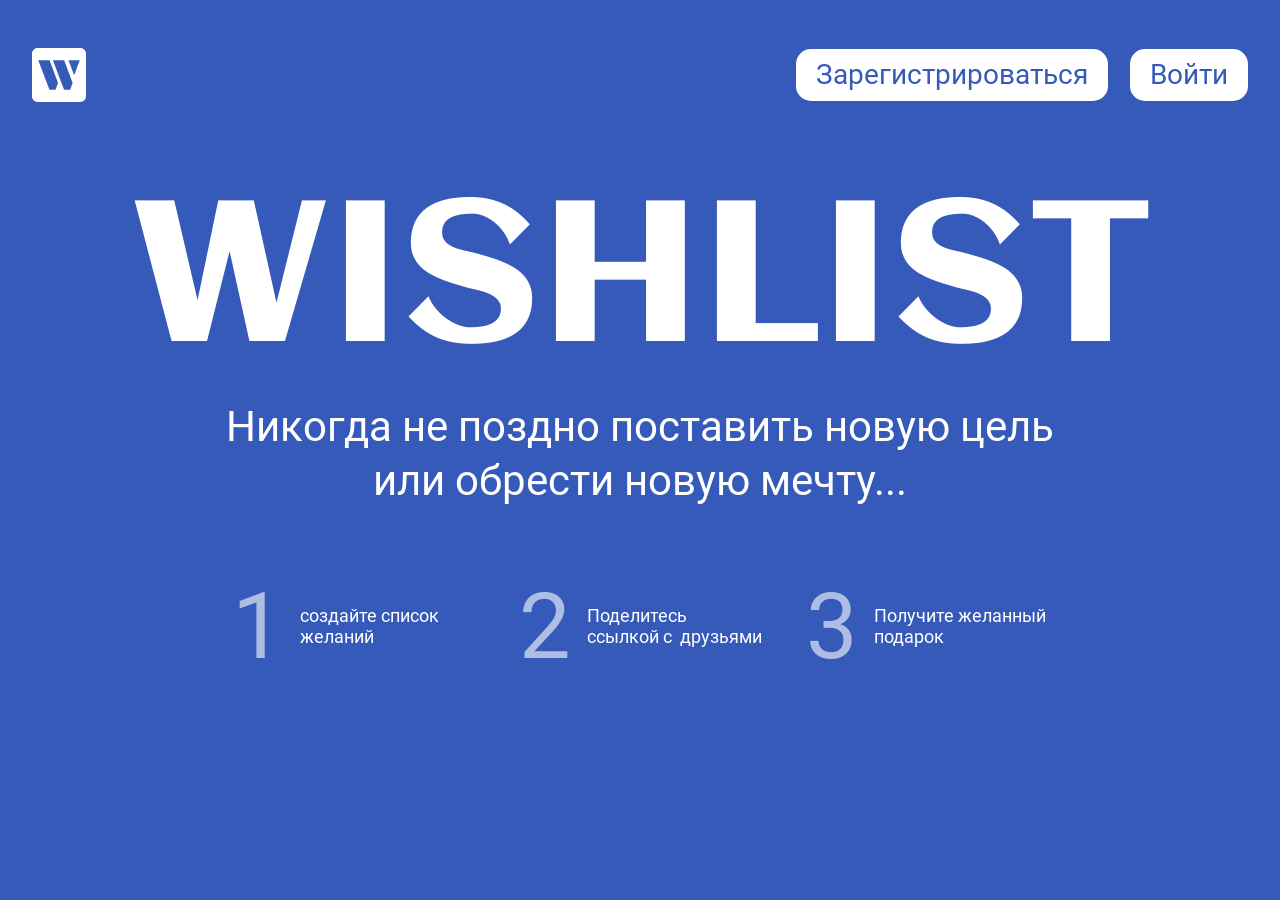
==== commit a348e6f0: "адапив, burger" ====
--- a/index.html
+++ b/index.html
@@ -19,11 +19,215 @@
             <nav class="header__nav nav">
                 
             </nav>
+
+            <button class="header__burger burger">
+                <span class="burger__line"></span>
+            </button>
         </div>
     </header>
 
     <main class="app">
-       
+        <section class="hero">
+            <div class="container hero__container">
+                <h1 class="hero__title">WishList</h1>
+                <p class="hero__descr">Никогда не&nbsp;поздно поставить новую цель или обрести новую мечту...</p>
+                <ol class="hero__steps steps">
+                    <li class="steps__item">создайте список желаний</li>
+                    <li class="steps__item">Поделитесь ссылкой с&nbsp; друзьями</li>
+                    <li class="steps__item">Получите желанный подарок</li>
+                </ol>
+            </div>
+        </section>
+
+        <section class="wishlist">
+            <div class="container">
+                <div class="wishlist__profile profile">
+                    <img src="img/avatar.png" alt="фото" class="profile__avatar">
+
+                    <div class="profile__content">
+                        <h2 class="profile__fullname">Иван Петров</h2>
+                        <p class="profile__birthday">15 июля исполнится 55 лет</p>
+                        <button class="profile__edit">
+                            <svg width="38" height="38" viewBox="0 0 38 38" fill="none" xmlns="http://www.w3.org/2000/svg">
+                                <path d="M4.75 33.25H10.6875L28.1992 15.7384L22.2617 9.80086L4.75 27.3125V33.25ZM7.91667 28.6267L22.2617 14.2817L23.7183 15.7384L9.37333 30.0834H7.91667V28.6267ZM29.0858 5.20919C28.9394 5.06241 28.7654 4.94596 28.5738 4.86651C28.3823 4.78705 28.177 4.74615 27.9696 4.74615C27.7622 4.74615 27.5569 4.78705 27.3653 4.86651C27.1738 4.94596 26.9998 5.06241 26.8533 5.20919L23.9558 8.10669L29.8933 14.0442L32.7908 11.1467C32.9376 11.0002 33.0541 10.8262 33.1335 10.6347C33.213 10.4431 33.2539 10.2378 33.2539 10.0304C33.2539 9.82307 33.213 9.61774 33.1335 9.4262C33.0541 9.23466 32.9376 9.06067 32.7908 8.91419L29.0858 5.20919Z" fill="white"/>
+                            </svg>
+                            <span>редактировать профиль</span>
+                        </button>
+                    </div>
+                </div>
+
+                <p class="wishlist__descr">Это мой список желаний если вы&nbsp;мне хотите что-то подарить, то&nbsp;прошу выбирайте из&nbsp;списка ниже или карту Ozon. Лучше нарушить эффект внезапности, чем подарить что-то ненужное или&nbsp;то, что у&nbsp;меня уже есть.</p>
+                
+                <ul class="wishlist__categories categories">
+                    <li class="categories__item">
+                        <h3 class="categories__title">Гаджеты</h3>
+                        <ul class="wishlist__items">
+                            <li class="item">
+                                <img src="img/buds.jpg" alt="Xiaomi Redmi Buds 4 Pro " class="item__image">
+                                <h4 class="item__title">Xiaomi Redmi Buds 4 Pro </h4>
+                                <p class="item__price">5800 руб.</p>
+                                <button class="item__btn btn btn_castling">Выбрать</button>
+                            </li>
+                            <li class="item">
+                                <img src="img/buds.jpg" alt="Xiaomi Redmi Buds 4 Pro " class="item__image">
+                                <h4 class="item__title">Xiaomi Redmi Buds 4 Pro </h4>
+                                <p class="item__price">5800 руб.</p>
+                                <button class="item__btn btn btn_castling">Выбрать</button>
+                            </li>
+                            <li class="item">
+                                <img src="img/buds.jpg" alt="Xiaomi Redmi Buds 4 Pro " class="item__image">
+                                <h4 class="item__title">Xiaomi Redmi Buds 4 Pro </h4>
+                                <p class="item__price">5800 руб.</p>
+                                <button class="item__btn btn btn_castling">Выбрать</button>
+                            </li>
+                            <li class="item">
+                                <img src="img/buds.jpg" alt="Xiaomi Redmi Buds 4 Pro " class="item__image">
+                                <h4 class="item__title">Xiaomi Redmi Buds 4 Pro </h4>
+                                <p class="item__price">5800 руб.</p>
+                                <button class="item__btn btn btn_castling">Выбрать</button>
+                            </li>
+                        </ul>
+                    </li>
+                    <li class="categories__item">
+                        <h3 class="categories__title">Хобби</h3>
+                        <ul class="wishlist__items">
+                            <li class="item">
+                                <img src="img/buds.jpg" alt="Xiaomi Redmi Buds 4 Pro " class="item__image">
+                                <h4 class="item__title">Xiaomi Redmi Buds 4 Pro </h4>
+                                <p class="item__price">5800 руб.</p>
+                                <button class="item__btn btn btn_castling">Выбрать</button>
+                            </li>
+                            <li class="item">
+                                <img src="img/buds.jpg" alt="Xiaomi Redmi Buds 4 Pro " class="item__image">
+                                <h4 class="item__title">Xiaomi Redmi Buds 4 Pro </h4>
+                                <p class="item__price">5800 руб.</p>
+                                <button class="item__btn btn btn_castling">Выбрать</button>
+                            </li>
+                        </ul>
+                    </li>
+                </ul>
+            </div>
+
+            
+        </section>
+
+        <section class="edit edit_profile">
+            <div class="container">
+                <form class="edit__form">
+                    <fieldset class="edit__avatar">
+                        <img src="img/avatar.png" alt="" class="edit__avatar-image">
+                        <div class="edit__avatar-load">
+                            <label for="avatar-load" class="edit__label-avatar">
+                                <svg width="38" height="38" viewBox="0 0 38 38" fill="none" xmlns="http://www.w3.org/2000/svg">
+                                    <path d="M4.75 33.25H10.6875L28.1992 15.7384L22.2617 9.80086L4.75 27.3125V33.25ZM7.91667 28.6267L22.2617 14.2817L23.7183 15.7384L9.37333 30.0834H7.91667V28.6267ZM29.0858 5.20919C28.9394 5.06241 28.7654 4.94596 28.5738 4.86651C28.3823 4.78705 28.177 4.74615 27.9696 4.74615C27.7622 4.74615 27.5569 4.78705 27.3653 4.86651C27.1738 4.94596 26.9998 5.06241 26.8533 5.20919L23.9558 8.10669L29.8933 14.0442L32.7908 11.1467C32.9376 11.0002 33.0541 10.8262 33.1335 10.6347C33.213 10.4431 33.2539 10.2378 33.2539 10.0304C33.2539 9.82307 33.213 9.61774 33.1335 9.4262C33.0541 9.23466 32.9376 9.06067 32.7908 8.91419L29.0858 5.20919Z" fill="white"/>
+                                </svg>
+                                Обновить фотографию
+                            </label>
+                            <input type="file" class="edit__input-file edit__input_avatar" accept="image/jpeg, image/png">
+                            <button class="edit__avatar-delete">
+                                <svg width="38" height="38" viewBox="0 0 38 38" fill="none" xmlns="http://www.w3.org/2000/svg">
+                                    <path d="M9.48842 29.6389C9.48842 31.35 10.9027 32.75 12.6313 32.75H25.2027C26.9313 32.75 28.3456 31.35 28.3456 29.6389V10.9722H9.48842V29.6389ZM12.6313 14.0833H25.2027V29.6389H12.6313V14.0833ZM24.417 6.30556L22.8456 4.75H14.9884L13.417 6.30556H7.91699V9.41667H29.917V6.30556H24.417Z" fill="white"/>
+                                </svg>
+                                <span>Удалить</span>
+                            </button>
+                        </div>
+                    </fieldset>
+
+                    <fieldset class="edit__name">
+                        <label class="edit__label">
+                            <span class="edit__label-text">Имя:</span>
+                            <input type="text" class="edit__input" name="name">
+                        </label>
+                        <label class="edit__label">
+                            <span class="edit__label-text">Фамилия:</span>
+                            <input type="text" class="edit__input" name="surname">
+                        </label>
+                    </fieldset>
+
+                    <fieldset class="edit__birthdate">
+                        <legend class="edit__label-text">Дата рождения:</legend>
+
+                        <label class="edit__label edit__label_select">
+                            <select type="text" class="edit__select" name="day">
+                                <option value="1">tes</option>
+                                <option value="2">te2</option>
+                            </select>
+                        </label>
+                        <label class="edit__label edit__label_select">
+                            <select type="text" class="edit__select" name="month">
+                                <option value="1">tes</option>
+                                <option value="2">te2</option>
+                            </select>
+                        </label>
+                        <label class="edit__label edit__label_select">
+                            <select type="text" class="edit__select" name="year">
+                                <option value="1">tes</option>
+                                <option value="2">te2</option>
+                            </select>
+                        </label>
+                        
+                    </fieldset>
+
+                    <fieldset class="edit__descr">
+                        <label class="edit__label-text" for="descr">Вступительный текст:</label>
+                        <textarea class="edit__descr-input" name="descr"></textarea>
+                    </fieldset>
+
+                    <button class="edit__submit-btn btn">Сохранить изменения</button>
+                </form>
+            </div>
+        </section>
+
+        <section class="edit edit_wish">
+            <div class="container">
+                <form class="edit__form">
+                    <fieldset class="edit__wish">
+                        <label class="edit__label">
+                            <span class="edit__label-text">Описание:</span>
+                            <input type="text" class="edit__input" name="title">
+                        </label>
+                        <label class="edit__label">
+                            <span class="edit__label-text">Категория:</span>
+                            <input type="text" class="edit__input" name="category">
+                        </label>
+        
+                       <div class="edit__label edit__wish-price">
+                            <label class="edit__label_price">
+                                <span class="edit__label-text">Цена:</span>
+                                <input type="text" class="edit__input" name="price">
+                            </label>
+                            <label class="edit__label_select edit__label_price">
+                                <select name="currency" class="edit__select edit__select_currency">
+                                    <option value="rub">руб</option>
+                                </select>
+                            </label>
+                       </div>
+
+                        <label class="edit__label">
+                            <span class="edit__label-text">Ссылка:</span>
+                            <input type="text" class="edit__input" name="link">
+                        </label>
+                    </fieldset>
+
+                    <fieldset class="edit__wish-photo">
+                        <label class="edit__label-photo">
+                            <img src="img/no-photo.jpg" alt="" class="edit__wish-image">
+                            <input type="file" class="edit__input-file edit__input-file_wish" accept="image/jpeg, image/png">
+                        </label>
+                        <button class="edit__wish-delete">
+                            <svg width="50" height="50" viewBox="0 0 50 50" fill="none" xmlns="http://www.w3.org/2000/svg">
+                                <path d="M20.8961 18.6875C20.5999 18.4115 20.2081 18.2612 19.8033 18.2684C19.3985 18.2755 19.0123 18.4395 18.726 18.7258C18.4398 19.0121 18.2758 19.3983 18.2686 19.8031C18.2615 20.2079 18.4117 20.5996 18.6877 20.8958L22.7919 25L18.6877 29.1042C18.5342 29.2472 18.4111 29.4197 18.3257 29.6114C18.2403 29.803 18.1944 30.0099 18.1907 30.2197C18.187 30.4295 18.2256 30.6379 18.3042 30.8325C18.3827 31.027 18.4997 31.2038 18.6481 31.3522C18.7964 31.5005 18.9732 31.6175 19.1677 31.6961C19.3623 31.7747 19.5707 31.8133 19.7805 31.8096C19.9903 31.8059 20.1972 31.7599 20.3889 31.6745C20.5805 31.5891 20.753 31.466 20.8961 31.3125L25.0002 27.2083L29.1044 31.3125C29.4006 31.5885 29.7924 31.7388 30.1972 31.7316C30.602 31.7245 30.9882 31.5605 31.2745 31.2742C31.5607 30.9879 31.7247 30.6017 31.7319 30.1969C31.739 29.7921 31.5887 29.4004 31.3127 29.1042L27.2086 25L31.3127 20.8958C31.4663 20.7528 31.5894 20.5803 31.6748 20.3886C31.7602 20.197 31.8061 19.99 31.8098 19.7802C31.8135 19.5705 31.7749 19.3621 31.6963 19.1675C31.6177 18.9729 31.5008 18.7962 31.3524 18.6478C31.204 18.4995 31.0273 18.3825 30.8327 18.3039C30.6382 18.2253 30.4298 18.1867 30.22 18.1904C30.0102 18.1941 29.8033 18.2401 29.6116 18.3255C29.42 18.4109 29.2475 18.534 29.1044 18.6875L25.0002 22.7917L20.8961 18.6875Z" fill="#365ABA"/>
+                                <path fill-rule="evenodd" clip-rule="evenodd" d="M25.1191 2.60419H24.8816C20.0712 2.60419 16.3024 2.60419 13.3607 3.00002C10.3524 3.40419 7.97741 4.25002 6.11283 6.11252C4.24824 7.9771 3.40449 10.3521 3.00033 13.3625C2.60449 16.3021 2.60449 20.0709 2.60449 24.8813V25.1188C2.60449 29.9292 2.60449 33.6979 3.00033 36.6396C3.40449 39.6479 4.25033 42.0229 6.11283 43.8875C7.97741 45.7521 10.3524 46.5959 13.3628 47C16.3024 47.3959 20.0712 47.3959 24.8816 47.3959H25.1191C29.9295 47.3959 33.6982 47.3959 36.6399 47C39.6482 46.5959 42.0232 45.75 43.8878 43.8875C45.7524 42.0229 46.5962 39.6479 47.0003 36.6375C47.3962 33.6979 47.3962 29.9292 47.3962 25.1188V24.8813C47.3962 20.0709 47.3962 16.3021 47.0003 13.3604C46.5962 10.3521 45.7503 7.9771 43.8878 6.11252C42.0232 4.24794 39.6482 3.40419 36.6378 3.00002C33.6982 2.60419 29.9295 2.60419 25.1191 2.60419ZM8.32324 8.32294C9.51074 7.13544 11.1149 6.45419 13.7795 6.09585C16.4878 5.73335 20.0462 5.72919 25.0003 5.72919C29.9545 5.72919 33.5128 5.73335 36.2212 6.09585C38.8857 6.45419 40.492 7.13752 41.6795 8.32294C42.8649 9.51044 43.5462 11.1146 43.9045 13.7792C44.267 16.4875 44.2712 20.0459 44.2712 25C44.2712 29.9542 44.267 33.5125 43.9045 36.2209C43.5462 38.8854 42.8628 40.4917 41.6774 41.6792C40.4899 42.8646 38.8857 43.5459 36.2212 43.9042C33.5128 44.2667 29.9545 44.2709 25.0003 44.2709C20.0462 44.2709 16.4878 44.2667 13.7795 43.9042C11.1149 43.5459 9.50866 42.8625 8.32116 41.6771C7.13574 40.4896 6.45449 38.8854 6.09616 36.2209C5.73366 33.5125 5.72949 29.9542 5.72949 25C5.72949 20.0459 5.73366 16.4875 6.09616 13.7792C6.45449 11.1146 7.13783 9.51044 8.32324 8.32294Z" fill="#365ABA"/>
+                            </svg>
+                                
+                        </button>
+                    </fieldset>
+
+                    <button class="edit__submit-btn btn">Сохранить изменения</button>
+                    <button class="edit__delete-btn btn">Удалить желание</button>
+                </form>
+            </div>
+        </section>
     </main>
 </body>
 </html>
